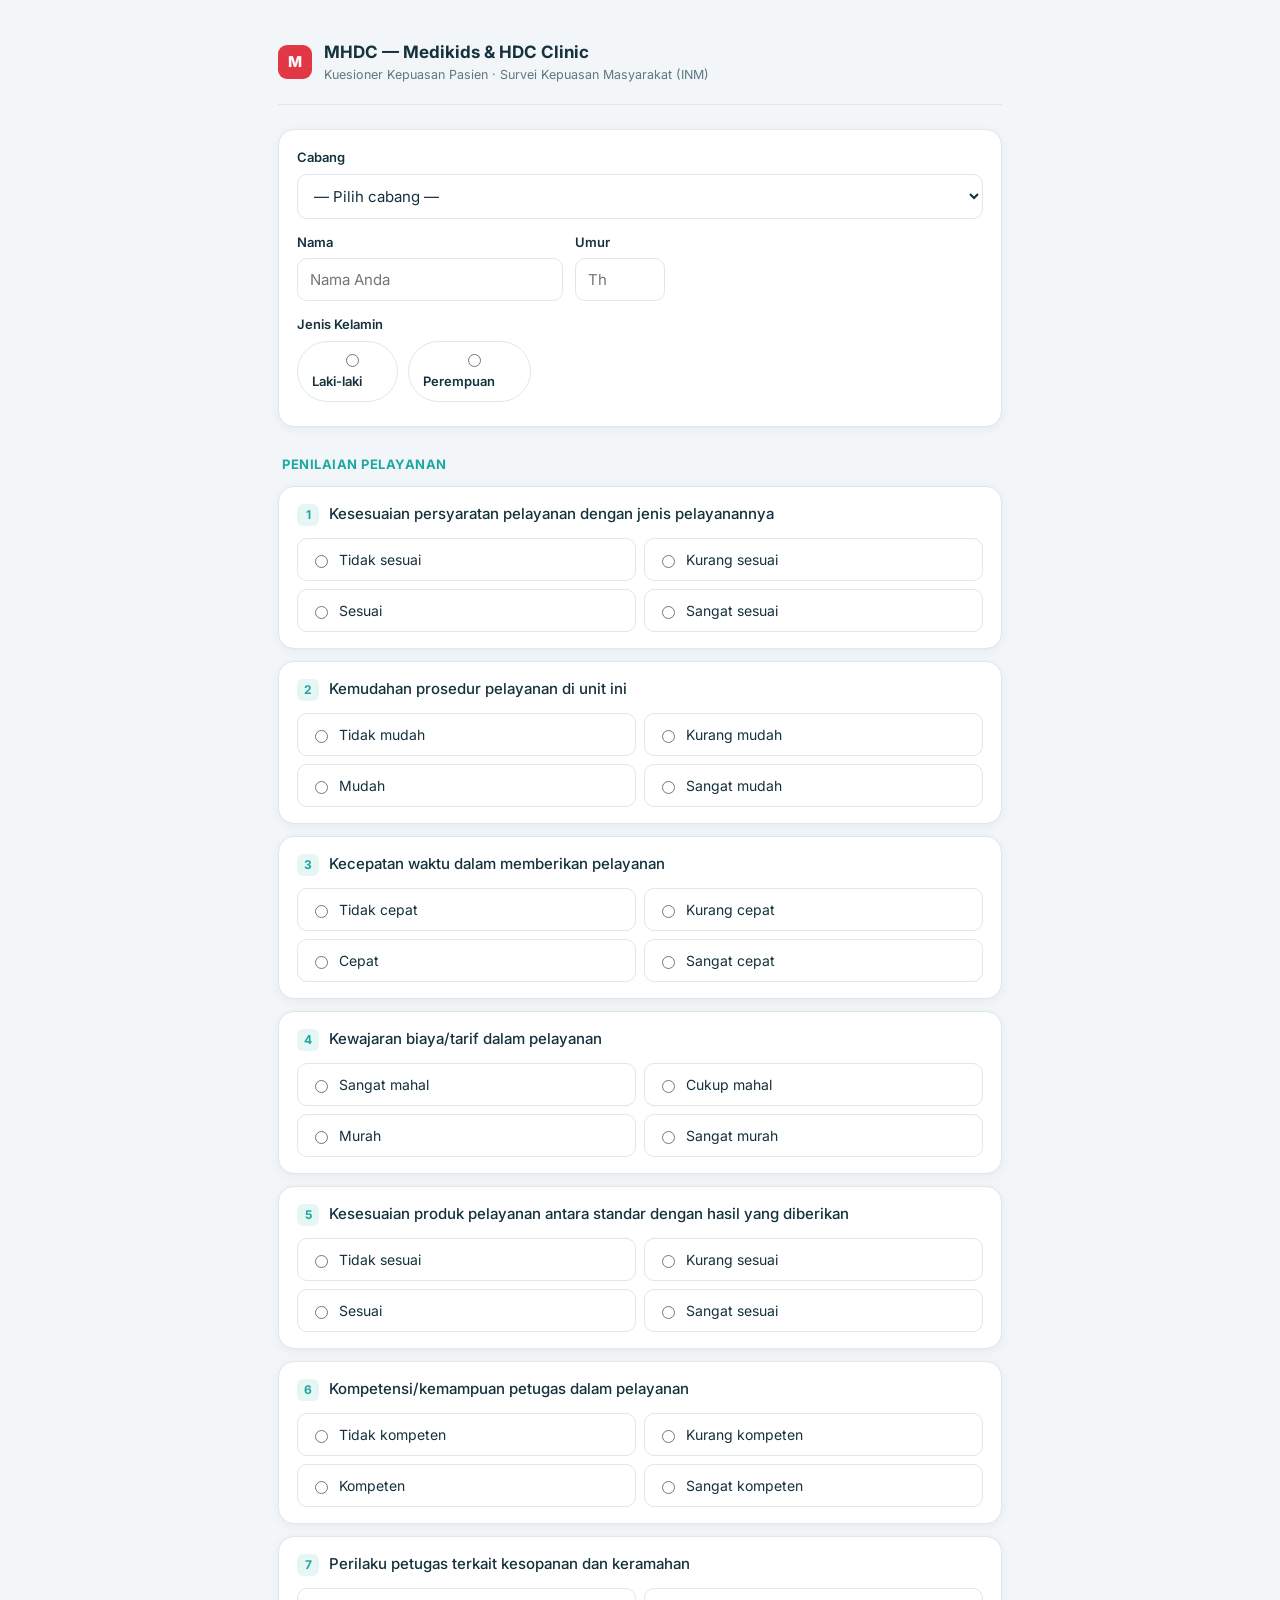
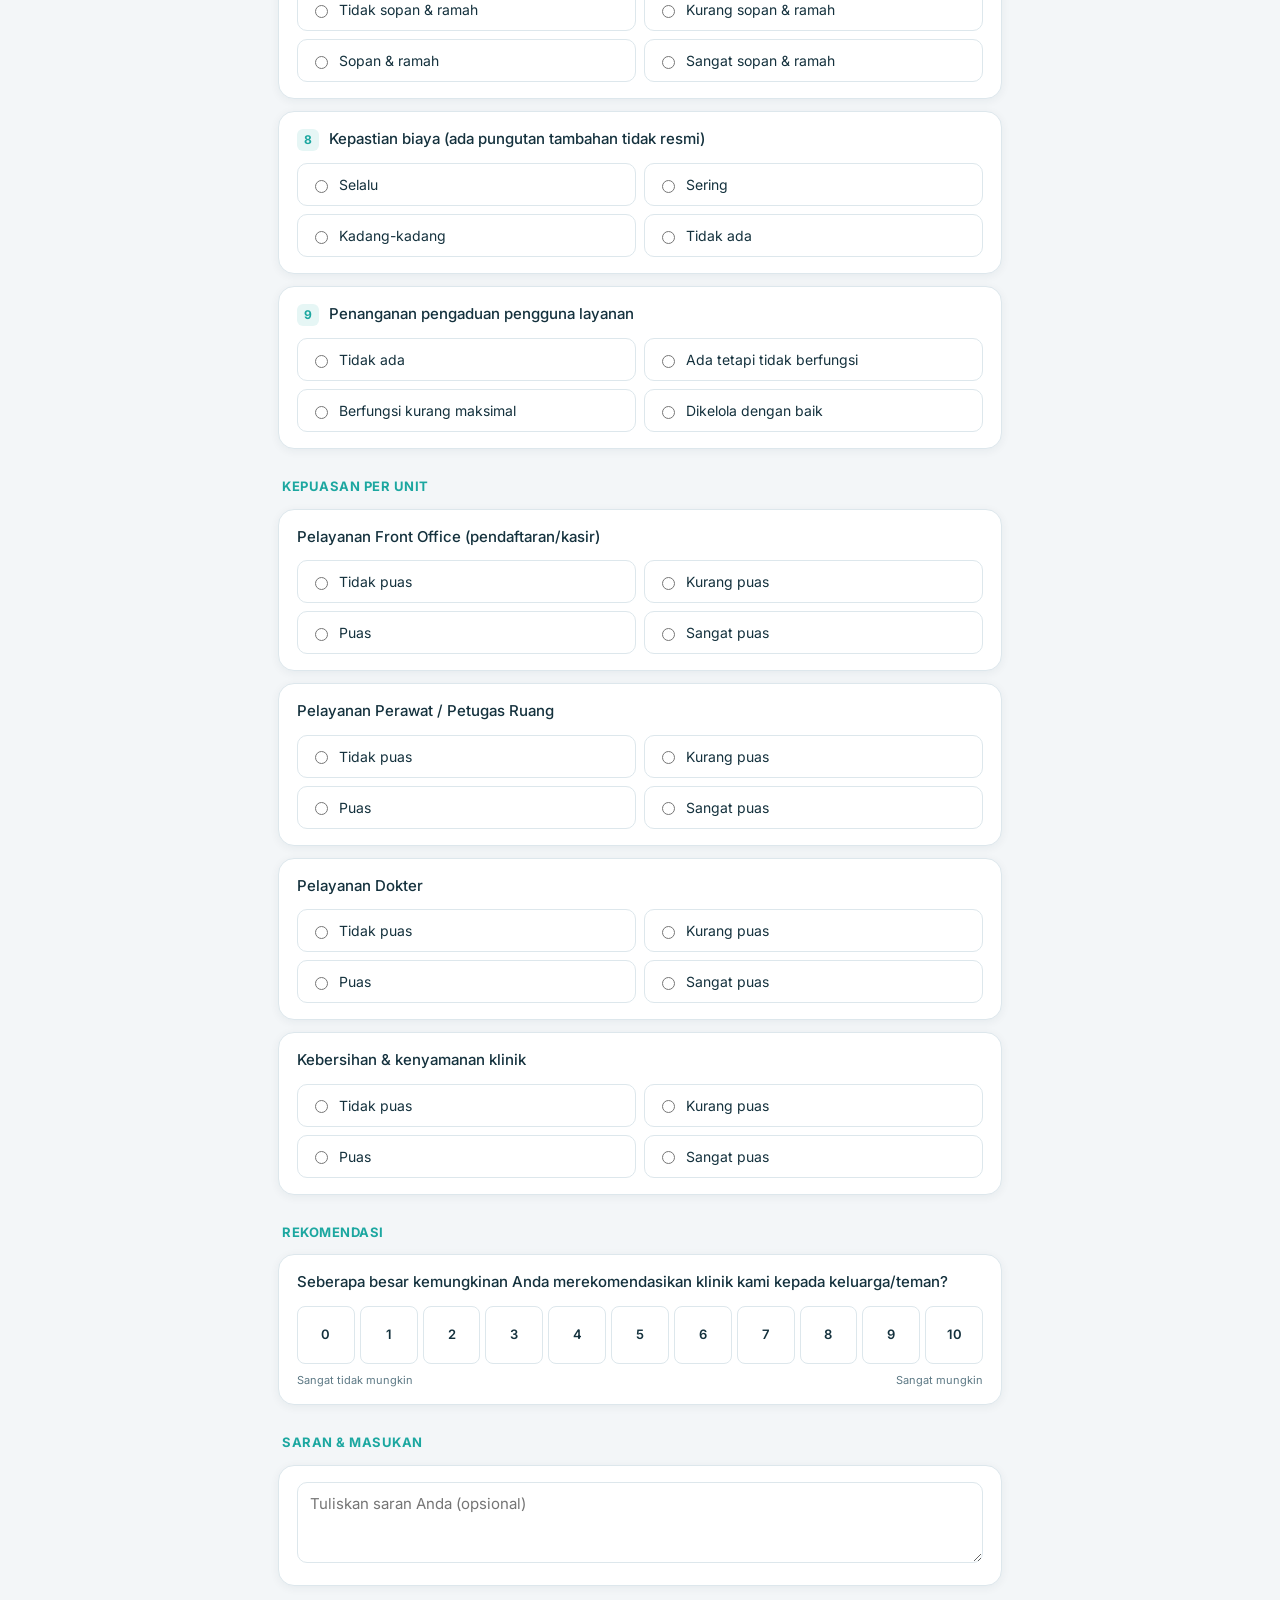
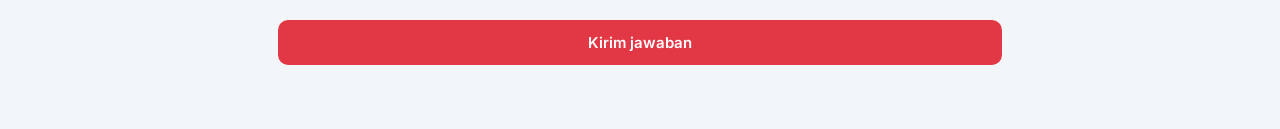
==== form/index.html @ f51acc7e "Add files via upload" ====
<!DOCTYPE html>
<html lang="id">
<head>
<meta charset="UTF-8">
<meta name="viewport" content="width=device-width, initial-scale=1">
<title>Kuesioner Kepuasan Pasien — MHDC</title>
<link rel="preconnect" href="https://fonts.googleapis.com">
<link href="https://fonts.googleapis.com/css2?family=Inter:wght@400;500;600;700;800&display=swap" rel="stylesheet">
<link rel="stylesheet" href="../shared/style.css">
<link rel="stylesheet" href="form.css">
</head>
<body>
<div class="wrap">

  <div class="brandbar">
    <div class="dot">M</div>
    <div>
      <h1 id="clinicName"></h1>
      <p>Kuesioner Kepuasan Pasien · Survei Kepuasan Masyarakat (INM)</p>
    </div>
  </div>

  <div id="thanks" class="thanks card" style="display:none">
    <h2>Terima kasih! 🙏</h2>
    <p>Jawaban Anda sudah kami terima. Masukan Anda membantu kami meningkatkan pelayanan.</p>
  </div>

  <form id="surveyForm" novalidate>

    <section class="card identity">
      <div class="field">
        <label>Cabang</label>
        <select name="branch" id="branch" required></select>
      </div>
      <div class="row">
        <div class="field"><label>Nama</label>
          <input name="nama" type="text" placeholder="Nama Anda"></div>
        <div class="field umur"><label>Umur</label>
          <input name="umur" type="number" min="0" max="120" placeholder="Th"></div>
      </div>
      <div class="field">
        <label>Jenis Kelamin</label>
        <div class="inline">
          <label class="pill"><input type="radio" name="jenisKelamin" value="Laki-laki"><span>Laki-laki</span></label>
          <label class="pill"><input type="radio" name="jenisKelamin" value="Perempuan"><span>Perempuan</span></label>
        </div>
      </div>
    </section>

    <h3 class="section-title">Penilaian Pelayanan</h3>
    <div id="skm"></div>

    <h3 class="section-title">Kepuasan per Unit</h3>
    <div id="units"></div>

    <h3 class="section-title">Rekomendasi</h3>
    <div class="q card">
      <p class="q-text" id="npsQ"></p>
      <div class="nps" id="npsScale"></div>
      <div class="nps-legend"><span>Sangat tidak mungkin</span><span>Sangat mungkin</span></div>
    </div>

    <h3 class="section-title">Saran & Masukan</h3>
    <div class="q card">
      <textarea name="saran" rows="3" placeholder="Tuliskan saran Anda (opsional)"></textarea>
    </div>

    <button type="submit" id="submitBtn" class="btn-primary">Kirim jawaban</button>
  </form>

</div>
<script type="module" src="form.js"></script>
</body>
</html>
---- shared/style.css ----
/* ============================================================
   STYLE BERSAMA — token desain MHDC
   Edit warna/font di :root saja.
   ============================================================ */
:root {
  --bg:        #f3f6f8;
  --surface:   #ffffff;
  --ink:       #14313d;   /* teal gelap */
  --muted:     #5c7884;
  --line:      #dde7ec;
  --brand:     #e23744;   /* merah Medikids */
  --teal:      #1ca7a0;   /* aksen klinis */
  --teal-soft: #e6f6f5;
  --amber:     #f6a623;
  --good:      #2e9e6b;
  --warn:      #e6803c;
  --bad:       #d64550;
  --radius:    16px;
  --shadow:    0 2px 10px rgba(20,49,61,.06);
  --font:      "Inter", system-ui, -apple-system, "Segoe UI", Roboto, sans-serif;
}

* { box-sizing: border-box; }
body {
  margin: 0;
  font-family: var(--font);
  background: var(--bg);
  color: var(--ink);
  line-height: 1.5;
  -webkit-font-smoothing: antialiased;
}
.wrap { max-width: 760px; margin: 0 auto; padding: 24px 18px 64px; }
.dash-wrap { max-width: 1100px; margin: 0 auto; padding: 24px 18px 64px; }

.brandbar {
  display: flex; align-items: center; gap: 12px;
  padding: 16px 0 20px; border-bottom: 1px solid var(--line); margin-bottom: 24px;
}
.brandbar .dot { width: 34px; height: 34px; border-radius: 9px;
  background: var(--brand); display: grid; place-items: center;
  color: #fff; font-weight: 800; font-size: 15px; }
.brandbar h1 { font-size: 17px; margin: 0; font-weight: 700; }
.brandbar p  { margin: 0; font-size: 12.5px; color: var(--muted); }

button { font-family: var(--font); cursor: pointer; }
.btn-primary {
  background: var(--brand); color: #fff; border: none;
  padding: 13px 22px; border-radius: 10px; font-size: 15px; font-weight: 600;
  transition: filter .15s; width: 100%;
}
.btn-primary:hover { filter: brightness(.94); }
.btn-primary:disabled { opacity: .55; cursor: default; }

.card { background: var(--surface); border: 1px solid var(--line);
  border-radius: var(--radius); box-shadow: var(--shadow); }
---- form/form.css ----
/* ---- FORM-specific styles ---- */
.section-title { font-size: 13px; letter-spacing: .04em; text-transform: uppercase;
  color: var(--teal); font-weight: 700; margin: 28px 4px 12px; }

.identity { padding: 18px; margin-bottom: 8px; }
.field { margin-bottom: 14px; }
.field:last-child { margin-bottom: 0; }
.field label { display: block; font-size: 13px; font-weight: 600; margin-bottom: 6px; }
.field input, .field select, textarea {
  width: 100%; padding: 11px 12px; border: 1px solid var(--line);
  border-radius: 10px; font-size: 15px; font-family: var(--font); background: #fff; color: var(--ink);
}
.field input:focus, .field select:focus, textarea:focus {
  outline: 2px solid var(--teal); border-color: transparent; }
.row { display: flex; gap: 12px; }
.row .umur { width: 90px; flex: none; }
.inline { display: flex; gap: 10px; }

.pill { display: inline-flex; align-items: center; gap: 7px; padding: 9px 14px;
  border: 1px solid var(--line); border-radius: 999px; font-size: 14px; cursor: pointer; }
.pill input { accent-color: var(--brand); }
.pill:has(input:checked) { border-color: var(--brand); background: #fdecee; }

.q { padding: 16px 18px; margin-bottom: 12px; }
.q-text { margin: 0 0 12px; font-size: 15px; font-weight: 500; }
.q-num { display: inline-grid; place-items: center; width: 22px; height: 22px;
  border-radius: 6px; background: var(--teal-soft); color: var(--teal);
  font-size: 12px; font-weight: 700; margin-right: 6px; }

.scale { display: grid; grid-template-columns: 1fr 1fr; gap: 8px; }
.opt { display: flex; align-items: center; gap: 8px; padding: 10px 12px;
  border: 1px solid var(--line); border-radius: 10px; font-size: 14px; cursor: pointer;
  transition: background .12s, border-color .12s; }
.opt input { accent-color: var(--teal); }
.opt:has(input:checked) { border-color: var(--teal); background: var(--teal-soft); font-weight: 600; }

.nps { display: grid; grid-template-columns: repeat(11, 1fr); gap: 5px; }
.nps-cell { position: relative; }
.nps-cell input { position: absolute; opacity: 0; }
.nps-cell span { display: grid; place-items: center; aspect-ratio: 1;
  border: 1px solid var(--line); border-radius: 8px; font-size: 13px; font-weight: 600; }
.nps-cell:has(input:checked) span { background: var(--teal); border-color: var(--teal); color: #fff; }
.nps-legend { display: flex; justify-content: space-between; font-size: 11px;
  color: var(--muted); margin-top: 8px; }

.btn-primary { margin-top: 22px; }

.thanks { padding: 28px; text-align: center; }
.thanks h2 { margin: 0 0 8px; }
.thanks p { margin: 0; color: var(--muted); }

@media (max-width: 480px) {
  .nps { grid-template-columns: repeat(6, 1fr); }
}
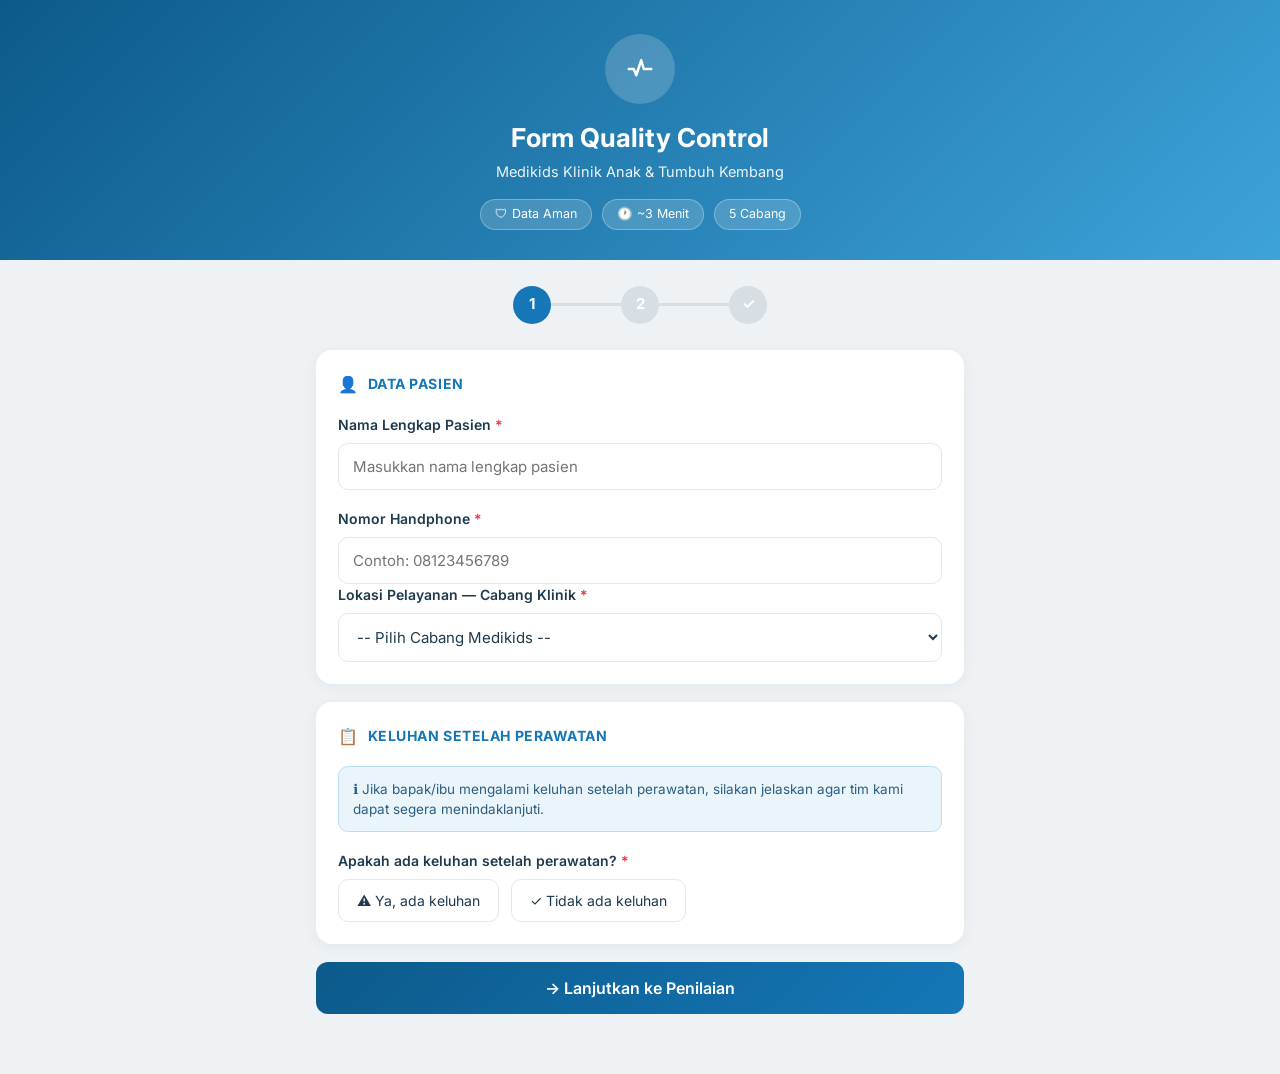
==== commit e8128cf3: "Add files via upload" ====
--- a/form/index.html
+++ b/form/index.html
@@ -3,72 +3,116 @@
 <head>
 <meta charset="UTF-8">
 <meta name="viewport" content="width=device-width, initial-scale=1">
-<title>Kuesioner Kepuasan Pasien — MHDC</title>
+<title>Medikids QC Form</title>
 <link rel="preconnect" href="https://fonts.googleapis.com">
 <link href="https://fonts.googleapis.com/css2?family=Inter:wght@400;500;600;700;800&display=swap" rel="stylesheet">
-<link rel="stylesheet" href="../shared/style.css">
 <link rel="stylesheet" href="form.css">
 </head>
 <body>
-<div class="wrap">
 
-  <div class="brandbar">
-    <div class="dot">M</div>
-    <div>
-      <h1 id="clinicName"></h1>
-      <p>Kuesioner Kepuasan Pasien · Survei Kepuasan Masyarakat (INM)</p>
-    </div>
+<!-- HEADER -->
+<header class="hero">
+  <div class="hero-icon">
+    <svg viewBox="0 0 24 24" width="30" height="30" fill="none" stroke="#fff" stroke-width="2" stroke-linecap="round" stroke-linejoin="round">
+      <path d="M3 12h4l2 5 4-12 2 7h6"/>
+    </svg>
+  </div>
+  <h1>Form Quality Control</h1>
+  <p class="hero-sub">Medikids Klinik Anak &amp; Tumbuh Kembang</p>
+  <div class="badges">
+    <span class="badge">🛡 Data Aman</span>
+    <span class="badge">🕐 ~3 Menit</span>
+    <span class="badge" id="branchCount">Cabang</span>
+  </div>
+</header>
+
+<main class="page">
+
+  <!-- STEPPER -->
+  <div class="stepper">
+    <div class="step-dot active" data-step="1">1</div>
+    <div class="step-line" id="line1"></div>
+    <div class="step-dot" data-step="2">2</div>
+    <div class="step-line" id="line2"></div>
+    <div class="step-dot" data-step="3">✓</div>
   </div>
 
-  <div id="thanks" class="thanks card" style="display:none">
-    <h2>Terima kasih! 🙏</h2>
-    <p>Jawaban Anda sudah kami terima. Masukan Anda membantu kami meningkatkan pelayanan.</p>
-  </div>
+  <!-- STEP 1 -->
+  <section class="screen" id="screen1">
+    <div class="card">
+      <h2 class="card-title"><span class="ic">👤</span> DATA PASIEN</h2>
 
-  <form id="surveyForm" novalidate>
+      <label class="field-label">Nama Lengkap Pasien <span class="req">*</span></label>
+      <input type="text" id="nama" placeholder="Masukkan nama lengkap pasien">
 
-    <section class="card identity">
-      <div class="field">
-        <label>Cabang</label>
-        <select name="branch" id="branch" required></select>
-      </div>
-      <div class="row">
-        <div class="field"><label>Nama</label>
-          <input name="nama" type="text" placeholder="Nama Anda"></div>
-        <div class="field umur"><label>Umur</label>
-          <input name="umur" type="number" min="0" max="120" placeholder="Th"></div>
-      </div>
-      <div class="field">
-        <label>Jenis Kelamin</label>
-        <div class="inline">
-          <label class="pill"><input type="radio" name="jenisKelamin" value="Laki-laki"><span>Laki-laki</span></label>
-          <label class="pill"><input type="radio" name="jenisKelamin" value="Perempuan"><span>Perempuan</span></label>
-        </div>
-      </div>
-    </section>
+      <label class="field-label">Nomor Handphone <span class="req">*</span></label>
+      <input type="tel" id="hp" placeholder="Contoh: 08123456789">
 
-    <h3 class="section-title">Penilaian Pelayanan</h3>
-    <div id="skm"></div>
-
-    <h3 class="section-title">Kepuasan per Unit</h3>
-    <div id="units"></div>
-
-    <h3 class="section-title">Rekomendasi</h3>
-    <div class="q card">
-      <p class="q-text" id="npsQ"></p>
-      <div class="nps" id="npsScale"></div>
-      <div class="nps-legend"><span>Sangat tidak mungkin</span><span>Sangat mungkin</span></div>
+      <label class="field-label">Lokasi Pelayanan — Cabang Klinik <span class="req">*</span></label>
+      <select id="branch"></select>
     </div>
 
-    <h3 class="section-title">Saran & Masukan</h3>
-    <div class="q card">
-      <textarea name="saran" rows="3" placeholder="Tuliskan saran Anda (opsional)"></textarea>
+    <div class="card">
+      <h2 class="card-title"><span class="ic">📋</span> KELUHAN SETELAH PERAWATAN</h2>
+      <div class="info-box">ℹ Jika bapak/ibu mengalami keluhan setelah perawatan, silakan jelaskan agar tim kami dapat segera menindaklanjuti.</div>
+
+      <label class="field-label">Apakah ada keluhan setelah perawatan? <span class="req">*</span></label>
+      <div class="toggle-row">
+        <button type="button" class="toggle" id="keluhanYa">⚠ Ya, ada keluhan</button>
+        <button type="button" class="toggle" id="keluhanTidak">✓ Tidak ada keluhan</button>
+      </div>
+      <textarea id="keluhanText" placeholder="Ceritakan keluhan bapak/ibu secara detail..." style="display:none;margin-top:14px"></textarea>
     </div>
 
-    <button type="submit" id="submitBtn" class="btn-primary">Kirim jawaban</button>
-  </form>
+    <button type="button" class="btn-primary" id="toStep2">→ Lanjutkan ke Penilaian</button>
+  </section>
 
-</div>
+  <!-- STEP 2 -->
+  <section class="screen" id="screen2" style="display:none">
+    <div class="card">
+      <h2 class="card-title"><span class="ic">⭐</span> PENILAIAN PELAYANAN</h2>
+      <div class="info-box">ℹ Klik bintang untuk memberikan penilaian. 1 bintang = Sangat Tidak Puas, 5 bintang = Sangat Puas.</div>
+      <div id="ratings"></div>
+    </div>
+
+    <div class="card">
+      <h2 class="card-title"><span class="ic">👥</span> REKOMENDASI &amp; KEBERSIHAN</h2>
+
+      <label class="field-label" id="npsQ"></label>
+      <div class="nps" id="npsScale"></div>
+      <div class="nps-legend"><span id="npsMin"></span><span id="npsMax"></span></div>
+
+      <label class="field-label" style="margin-top:22px">Bagaimana penilaian terhadap <b>kebersihan klinik</b> kami? <span class="req">*</span></label>
+      <div class="clean-row" id="cleanRow"></div>
+    </div>
+
+    <div class="card">
+      <h2 class="card-title"><span class="ic">💬</span> SARAN &amp; MASUKAN</h2>
+      <label class="field-label">Saran dan masukan untuk klinik kami</label>
+      <textarea id="saran" placeholder="Tuliskan saran, masukan, atau apresiasi anda untuk membantu kami berkembang lebih baik..."></textarea>
+    </div>
+
+    <div class="btn-row">
+      <button type="button" class="btn-back" id="backTo1">←</button>
+      <button type="button" class="btn-primary" id="submitBtn">✈ Kirim Penilaian</button>
+    </div>
+  </section>
+
+  <!-- STEP 3 -->
+  <section class="screen" id="screen3" style="display:none">
+    <div class="card thanks">
+      <div class="check-circle">
+        <svg viewBox="0 0 24 24" width="34" height="34" fill="none" stroke="#16a34a" stroke-width="2.5" stroke-linecap="round" stroke-linejoin="round"><path d="M20 6 9 17l-5-5"/></svg>
+      </div>
+      <h2>Terima Kasih! 🙏</h2>
+      <p>Penilaian anda telah berhasil dikirim dan tersimpan.<br>Masukan bapak/ibu sangat berarti untuk meningkatkan kualitas pelayanan Medikids.</p>
+      <div class="salam">Salam sehat dari keluarga besar Medikids 💙</div>
+      <button type="button" class="btn-primary" id="resetBtn">↻ Isi Form Baru</button>
+    </div>
+  </section>
+
+</main>
+
 <script type="module" src="form.js"></script>
 </body>
 </html>
--- a/form/form.css
+++ b/form/form.css
@@ -1,54 +1,119 @@
-/* ---- FORM-specific styles ---- */
-.section-title { font-size: 13px; letter-spacing: .04em; text-transform: uppercase;
-  color: var(--teal); font-weight: 700; margin: 28px 4px 12px; }
+/* ============================================================
+   FORM QC — gaya meniru Form Quality Control Medikids
+   Edit warna di :root
+   ============================================================ */
+:root {
+  --blue-dark: #0c5a8a;
+  --blue:      #1577b8;
+  --blue-light:#3ea3da;
+  --ink:       #1f3a4d;
+  --muted:     #6b8896;
+  --muted2:    #7a8a96;
+  --line:      #e3e9ee;
+  --bg:        #eef2f5;
+  --surface:   #ffffff;
+  --star:      #f5a623;
+  --green:     #16a34a;
+  --green-soft:#e8f7ee;
+  --info-bg:   #eaf4fb;
+  --info-line: #bcdcf2;
+  --radius:    16px;
+  --font: "Inter", system-ui, -apple-system, "Segoe UI", Roboto, sans-serif;
+}
+* { box-sizing: border-box; }
+body { margin: 0; font-family: var(--font); background: var(--bg); color: var(--ink);
+  line-height: 1.5; -webkit-font-smoothing: antialiased; }
 
-.identity { padding: 18px; margin-bottom: 8px; }
-.field { margin-bottom: 14px; }
-.field:last-child { margin-bottom: 0; }
-.field label { display: block; font-size: 13px; font-weight: 600; margin-bottom: 6px; }
-.field input, .field select, textarea {
-  width: 100%; padding: 11px 12px; border: 1px solid var(--line);
+/* HERO */
+.hero { background: linear-gradient(135deg, var(--blue-dark), var(--blue-light));
+  color: #fff; text-align: center; padding: 34px 20px 30px; position: relative; overflow: hidden; }
+.hero-icon { width: 70px; height: 70px; margin: 0 auto 14px; border-radius: 50%;
+  background: rgba(255,255,255,.18); display: grid; place-items: center; }
+.hero h1 { margin: 0; font-size: 26px; font-weight: 700; }
+.hero-sub { margin: 4px 0 16px; font-size: 14.5px; opacity: .92; }
+.badges { display: flex; gap: 10px; justify-content: center; flex-wrap: wrap; }
+.badge { background: rgba(255,255,255,.16); border: 1px solid rgba(255,255,255,.28);
+  padding: 5px 14px; border-radius: 999px; font-size: 12.5px; }
+
+/* PAGE */
+.page { max-width: 680px; margin: 0 auto; padding: 26px 16px 60px; }
+
+/* STEPPER */
+.stepper { display: flex; align-items: center; justify-content: center; margin-bottom: 26px; }
+.step-dot { width: 38px; height: 38px; border-radius: 50%; display: grid; place-items: center;
+  background: #d7dee4; color: #fff; font-weight: 700; font-size: 15px; flex: none; transition: background .2s; }
+.step-dot.active { background: var(--blue); }
+.step-dot.done { background: var(--green); }
+.step-line { width: 70px; max-width: 18vw; height: 3px; background: #d7dee4; }
+.step-line.done { background: var(--green); }
+
+/* CARD */
+.card { background: var(--surface); border-radius: var(--radius);
+  box-shadow: 0 2px 14px rgba(20,49,61,.06); padding: 22px 22px; margin-bottom: 18px; }
+.card-title { display: flex; align-items: center; gap: 9px; margin: 0 0 18px;
+  font-size: 14px; letter-spacing: .04em; font-weight: 700; color: var(--blue); text-transform: uppercase; }
+.card-title .ic { font-size: 16px; }
+
+.field-label { display: block; font-size: 14px; font-weight: 600; margin: 0 0 8px; }
+.field-label .req { color: #e23744; }
+input, select, textarea { width: 100%; padding: 13px 14px; border: 1px solid var(--line);
   border-radius: 10px; font-size: 15px; font-family: var(--font); background: #fff; color: var(--ink);
+  margin-bottom: 18px; }
+input:focus, select:focus, textarea:focus { outline: 2px solid var(--blue-light); border-color: transparent; }
+textarea { resize: vertical; min-height: 90px; margin-bottom: 0; }
+.card input:last-of-type, .card select:last-of-type { margin-bottom: 0; }
+
+.info-box { background: var(--info-bg); border: 1px solid var(--info-line); color: #2b5f82;
+  border-radius: 10px; padding: 12px 14px; font-size: 13.5px; margin-bottom: 18px; }
+
+/* TOGGLE keluhan / kebersihan */
+.toggle-row, .clean-row { display: flex; gap: 12px; flex-wrap: wrap; }
+.toggle, .clean { background: #fff; border: 1px solid var(--line); border-radius: 10px;
+  padding: 12px 18px; font-size: 14px; font-family: var(--font); cursor: pointer; color: var(--ink);
+  transition: all .15s; display: inline-flex; align-items: center; gap: 7px; }
+.toggle:hover, .clean:hover { border-color: var(--blue-light); }
+.toggle.active, .clean.active { background: var(--blue); border-color: var(--blue); color: #fff; }
+
+/* RATING bintang */
+.rating-item { padding: 16px 0; border-bottom: 1px solid var(--line); }
+.rating-item:last-child { border-bottom: none; padding-bottom: 0; }
+.rating-name { font-size: 15px; margin-bottom: 10px; font-weight: 500; }
+.stars { display: inline-flex; gap: 5px; align-items: center; }
+.star { font-size: 27px; color: #d4dce2; cursor: pointer; transition: color .12s, transform .12s; line-height: 1; }
+.star:hover { transform: scale(1.12); }
+.star.on { color: var(--star); }
+.rating-label { margin-left: 12px; font-size: 14px; color: var(--muted2); }
+
+/* NPS 1–5 */
+.nps { display: flex; gap: 12px; }
+.nps-cell { flex: 1; }
+.nps-cell input { display: none; }
+.nps-cell label { display: grid; place-items: center; padding: 16px 0; border: 1px solid var(--line);
+  border-radius: 10px; font-size: 17px; font-weight: 600; cursor: pointer; transition: all .15s; }
+.nps-cell input:checked + label { background: var(--blue); border-color: var(--blue); color: #fff; }
+.nps-legend { display: flex; justify-content: space-between; font-size: 12px; color: var(--muted2); margin-top: 8px; }
+
+/* BUTTONS */
+.btn-primary { width: 100%; background: linear-gradient(135deg, var(--blue-dark), var(--blue));
+  color: #fff; border: none; padding: 16px; border-radius: 12px; font-size: 16px; font-weight: 600;
+  cursor: pointer; font-family: var(--font); transition: filter .15s; }
+.btn-primary:hover { filter: brightness(1.07); }
+.btn-row { display: flex; gap: 12px; }
+.btn-back { width: 56px; flex: none; background: #fff; border: 1px solid var(--line);
+  border-radius: 12px; font-size: 20px; cursor: pointer; color: var(--ink); }
+.btn-back:hover { border-color: var(--blue-light); }
+
+/* THANKS */
+.thanks { text-align: center; padding: 36px 24px; }
+.check-circle { width: 78px; height: 78px; margin: 0 auto 18px; border-radius: 50%;
+  border: 3px solid var(--green); display: grid; place-items: center; }
+.thanks h2 { margin: 0 0 12px; font-size: 24px; }
+.thanks p { margin: 0 0 22px; color: var(--muted2); font-size: 14.5px; }
+.salam { background: var(--green-soft); color: #1d7a44; border-radius: 10px;
+  padding: 13px; font-size: 14px; margin-bottom: 22px; }
+
+@media (max-width: 440px) {
+  .hero h1 { font-size: 22px; }
+  .nps { gap: 7px; }
+  .nps-cell label { padding: 13px 0; }
 }
-.field input:focus, .field select:focus, textarea:focus {
-  outline: 2px solid var(--teal); border-color: transparent; }
-.row { display: flex; gap: 12px; }
-.row .umur { width: 90px; flex: none; }
-.inline { display: flex; gap: 10px; }
-
-.pill { display: inline-flex; align-items: center; gap: 7px; padding: 9px 14px;
-  border: 1px solid var(--line); border-radius: 999px; font-size: 14px; cursor: pointer; }
-.pill input { accent-color: var(--brand); }
-.pill:has(input:checked) { border-color: var(--brand); background: #fdecee; }
-
-.q { padding: 16px 18px; margin-bottom: 12px; }
-.q-text { margin: 0 0 12px; font-size: 15px; font-weight: 500; }
-.q-num { display: inline-grid; place-items: center; width: 22px; height: 22px;
-  border-radius: 6px; background: var(--teal-soft); color: var(--teal);
-  font-size: 12px; font-weight: 700; margin-right: 6px; }
-
-.scale { display: grid; grid-template-columns: 1fr 1fr; gap: 8px; }
-.opt { display: flex; align-items: center; gap: 8px; padding: 10px 12px;
-  border: 1px solid var(--line); border-radius: 10px; font-size: 14px; cursor: pointer;
-  transition: background .12s, border-color .12s; }
-.opt input { accent-color: var(--teal); }
-.opt:has(input:checked) { border-color: var(--teal); background: var(--teal-soft); font-weight: 600; }
-
-.nps { display: grid; grid-template-columns: repeat(11, 1fr); gap: 5px; }
-.nps-cell { position: relative; }
-.nps-cell input { position: absolute; opacity: 0; }
-.nps-cell span { display: grid; place-items: center; aspect-ratio: 1;
-  border: 1px solid var(--line); border-radius: 8px; font-size: 13px; font-weight: 600; }
-.nps-cell:has(input:checked) span { background: var(--teal); border-color: var(--teal); color: #fff; }
-.nps-legend { display: flex; justify-content: space-between; font-size: 11px;
-  color: var(--muted); margin-top: 8px; }
-
-.btn-primary { margin-top: 22px; }
-
-.thanks { padding: 28px; text-align: center; }
-.thanks h2 { margin: 0 0 8px; }
-.thanks p { margin: 0; color: var(--muted); }
-
-@media (max-width: 480px) {
-  .nps { grid-template-columns: repeat(6, 1fr); }
-}
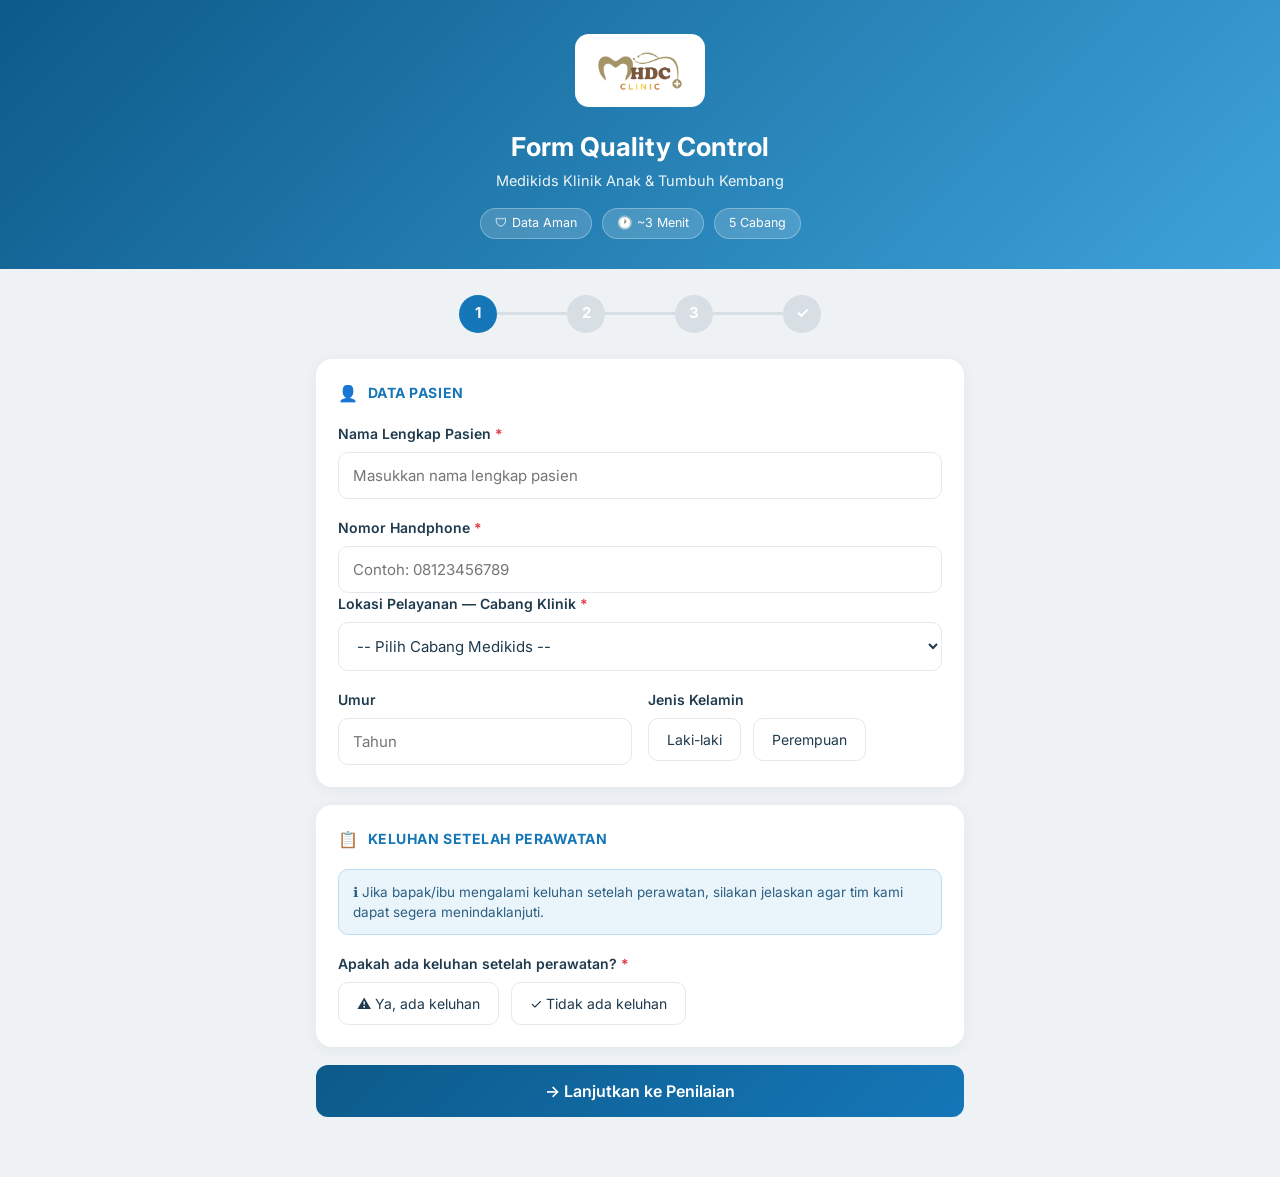
==== commit 5abb18c7: "Add files via upload" ====
--- a/form/index.html
+++ b/form/index.html
@@ -12,11 +12,7 @@
 
 <!-- HEADER -->
 <header class="hero">
-  <div class="hero-icon">
-    <svg viewBox="0 0 24 24" width="30" height="30" fill="none" stroke="#fff" stroke-width="2" stroke-linecap="round" stroke-linejoin="round">
-      <path d="M3 12h4l2 5 4-12 2 7h6"/>
-    </svg>
-  </div>
+  <div class="hero-logo"><img src="../shared/assets/logo.png" alt="MHDC Clinic"></div>
   <h1>Form Quality Control</h1>
   <p class="hero-sub">Medikids Klinik Anak &amp; Tumbuh Kembang</p>
   <div class="badges">
@@ -34,7 +30,9 @@
     <div class="step-line" id="line1"></div>
     <div class="step-dot" data-step="2">2</div>
     <div class="step-line" id="line2"></div>
-    <div class="step-dot" data-step="3">✓</div>
+    <div class="step-dot" data-step="3">3</div>
+    <div class="step-line" id="line3"></div>
+    <div class="step-dot" data-step="4">✓</div>
   </div>
 
   <!-- STEP 1 -->
@@ -50,6 +48,20 @@
 
       <label class="field-label">Lokasi Pelayanan — Cabang Klinik <span class="req">*</span></label>
       <select id="branch"></select>
+
+      <div class="two-col">
+        <div>
+          <label class="field-label">Umur</label>
+          <input type="number" id="umur" min="0" max="120" placeholder="Tahun">
+        </div>
+        <div>
+          <label class="field-label">Jenis Kelamin</label>
+          <div class="toggle-row">
+            <button type="button" class="toggle jk" data-val="Laki-laki">Laki-laki</button>
+            <button type="button" class="toggle jk" data-val="Perempuan">Perempuan</button>
+          </div>
+        </div>
+      </div>
     </div>
 
     <div class="card">
@@ -94,12 +106,26 @@
 
     <div class="btn-row">
       <button type="button" class="btn-back" id="backTo1">←</button>
+      <button type="button" class="btn-primary" id="toStep3">→ Lanjutkan ke Kuesioner SKM</button>
+    </div>
+  </section>
+
+  <!-- STEP 3 — SKM KEMENKES -->
+  <section class="screen" id="screen3" style="display:none">
+    <div class="card">
+      <h2 class="card-title"><span class="ic">📝</span> SURVEI KEPUASAN MASYARAKAT</h2>
+      <div class="info-box">ℹ Kuesioner ini sesuai standar Indikator Nasional Mutu (INM) Kemenkes. Mohon pilih jawaban yang paling sesuai untuk tiap pertanyaan.</div>
+      <div id="skm"></div>
+    </div>
+
+    <div class="btn-row">
+      <button type="button" class="btn-back" id="backTo2">←</button>
       <button type="button" class="btn-primary" id="submitBtn">✈ Kirim Penilaian</button>
     </div>
   </section>
 
-  <!-- STEP 3 -->
-  <section class="screen" id="screen3" style="display:none">
+  <!-- STEP 4 — TERIMA KASIH -->
+  <section class="screen" id="screen4" style="display:none">
     <div class="card thanks">
       <div class="check-circle">
         <svg viewBox="0 0 24 24" width="34" height="34" fill="none" stroke="#16a34a" stroke-width="2.5" stroke-linecap="round" stroke-linejoin="round"><path d="M20 6 9 17l-5-5"/></svg>
--- a/form/form.css
+++ b/form/form.css
@@ -27,8 +27,9 @@
 /* HERO */
 .hero { background: linear-gradient(135deg, var(--blue-dark), var(--blue-light));
   color: #fff; text-align: center; padding: 34px 20px 30px; position: relative; overflow: hidden; }
-.hero-icon { width: 70px; height: 70px; margin: 0 auto 14px; border-radius: 50%;
-  background: rgba(255,255,255,.18); display: grid; place-items: center; }
+.hero-logo { width: 130px; margin: 0 auto 14px; background: #fff; border-radius: 14px;
+  padding: 12px 16px; display: inline-block; }
+.hero-logo img { width: 100%; height: auto; display: block; }
 .hero h1 { margin: 0; font-size: 26px; font-weight: 700; }
 .hero-sub { margin: 4px 0 16px; font-size: 14.5px; opacity: .92; }
 .badges { display: flex; gap: 10px; justify-content: center; flex-wrap: wrap; }
@@ -117,3 +118,25 @@
   .nps { gap: 7px; }
   .nps-cell label { padding: 13px 0; }
 }
+
+/* ---- Two column (umur / jenis kelamin) ---- */
+.two-col { display: flex; gap: 16px; margin-top: 18px; flex-wrap: wrap; }
+.two-col > div { flex: 1; min-width: 130px; }
+
+/* ---- SKM Kemenkes ---- */
+.skm-q { padding: 16px 0; border-bottom: 1px solid var(--line); }
+.skm-q:last-child { border-bottom: none; padding-bottom: 0; }
+.skm-text { margin: 0 0 12px; font-size: 14.5px; font-weight: 500; line-height: 1.45; }
+.skm-num { display: inline-grid; place-items: center; width: 22px; height: 22px;
+  border-radius: 6px; background: var(--info-bg); color: var(--blue); font-size: 12px;
+  font-weight: 700; margin-right: 6px; }
+.skm-opts { display: grid; grid-template-columns: 1fr 1fr; gap: 8px; }
+.skm-opt { display: flex; align-items: center; gap: 8px; padding: 10px 12px;
+  border: 1px solid var(--line); border-radius: 10px; font-size: 13.5px; cursor: pointer;
+  transition: background .12s, border-color .12s; }
+.skm-opt input { accent-color: var(--blue); flex: none; }
+.skm-opt:has(input:checked) { border-color: var(--blue); background: var(--info-bg); font-weight: 600; }
+
+@media (max-width: 440px) {
+  .skm-opts { grid-template-columns: 1fr; }
+}
